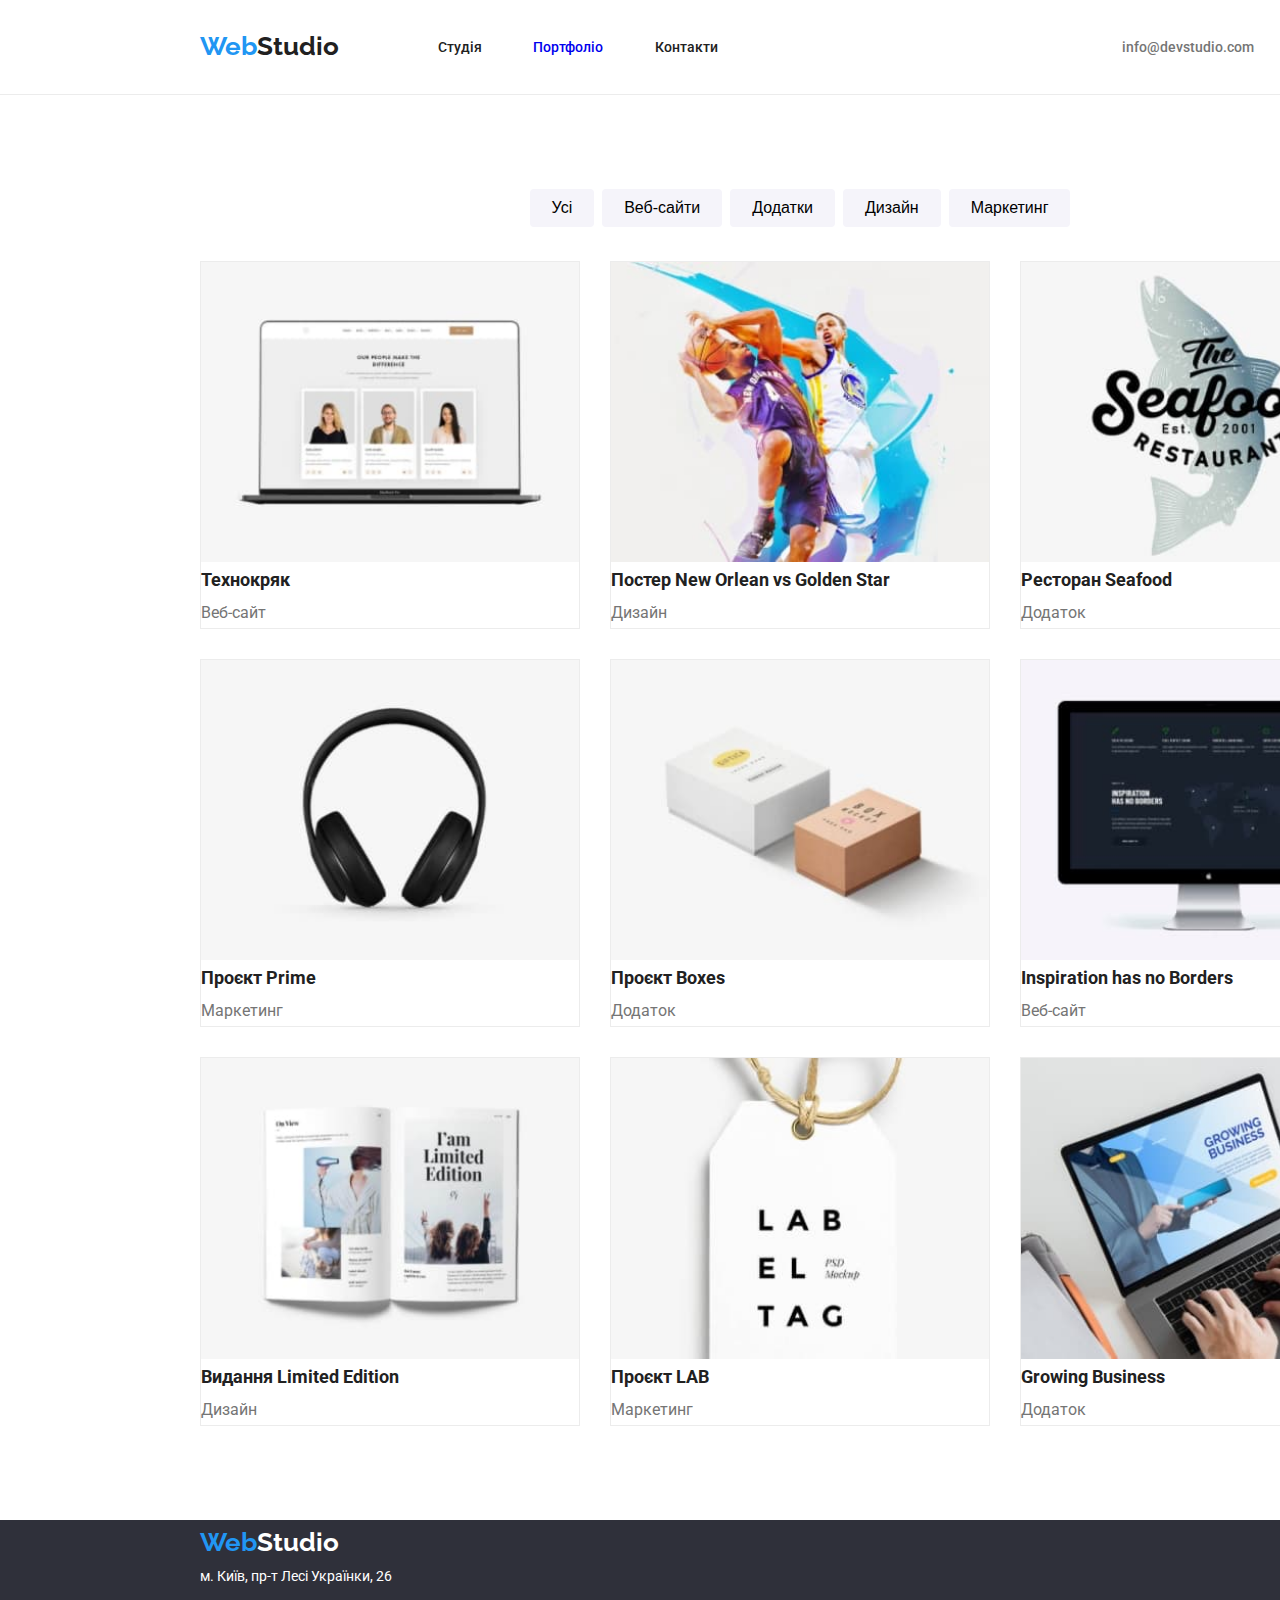
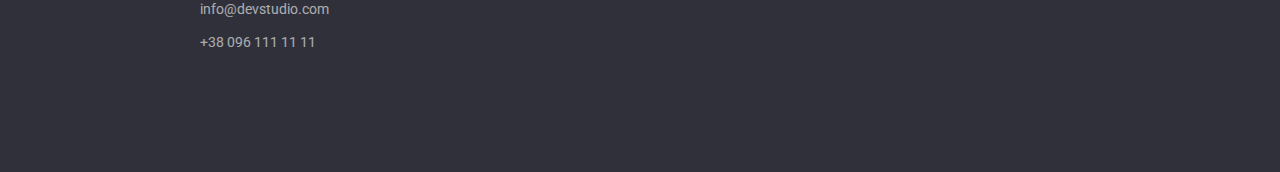
==== portfolio.html @ 7bbb58f6 "J" ====
<!DOCTYPE html>
<html lang="en">
  <head>
    <meta charset="UTF-8" />
    <meta name="viewport" content="width=device-width, initial-scale=1.0" />
    <title>WebStudio Portfolio</title>
    <link rel="preconnect" href="https://fonts.googleapis.com">
<link rel="preconnect" href="https://fonts.gstatic.com" crossorigin>
<link href="https://fonts.googleapis.com/css2?family=Raleway:ital,wght@0,100..900;1,100..900&family=Roboto&display=swap" rel="stylesheet">
    <link rel="stylesheet" href="./css/style.css">
    <link rel="stylesheet" href="./css/normalize.css">
  </head>
  <body>
    <header class="header header-portfolio">
      <div class="container header-flex">
      <a class="header-logo" href="./index.html"><p lang="en"><span class="logo-start">Web</span><span class="logo-end">Studio</span></p></a>
      <nav class="header-nav">
        <ul class="header-list">
          <li class="header-item">
            <a class="header-link header-hover-item" href="./index.html">Студія</a>
          </li>
          <li class="header-item">
            <a class="header-second-link header-hover-item" href="./portfolio.html">Портфоліо</a>
          </li>
          <li class="header-item">
            <a class="header-link header-hover-item" href="#">Контакти</a>
          </li>
        </ul>
      </nav>
      <ul class="header-contact">
        <li class="header-contact-item">
          <a class="header-contact-mail header-hover-item" href="mailto:info@devstudio.com">info@devstudio.com</a>
        </li>
        <li class="header-contact-item">
          <a class="header-contact-number header-hover-item" href="tel:+380961111111">+38 096 111 11 11</a>
        </li>
      </ul>
    </header>
    <main class="main main-portfolio">
      <div class="container sorting-flex">
      <ul class="sorting-list">
        <li class="sorting-item"><button class="sorting-button" type="button">Усі</button></li>
        <li class="sorting-item"><button class="sorting-button" type="button">Веб-сайти</button></li>
        <li class="sorting-item"><button class="sorting-button" type="button">Додатки</button></li>
        <li class="sorting-item"><button class="sorting-button" type="button">Дизайн</button></li>
        <li class="sorting-item"><button class="sorting-button" type="button">Маркетинг</button></li>
      </ul>
      </div>
      <div class="container projects-flex">
      <ul class="projects-list">
        <li class="projects-item">
          <a class="projects-link" href="#">
            <img class="projects-img" src="./img/techno.jpg" alt="Технокряк" />
            <h2 class="projects-name">Технокряк</h2>
            <p class="projects-caption">Веб-сайт</p>
          </a>
        </li>
        <li class="projects-item">
          <a class="projects-link" href="#">
            <img class="projects-img" src="./img/poester-new-orlean-vs-golden-star.jpg" alt="Постер New Orlean vs Golden Star" />
            <h2 class="projects-name">Постер New Orlean vs Golden Star</h2>
            <p class="projects-caption">Дизайн</p>
          </a>
        </li>
        <li class="projects-item">
          <a class="projects-link" href="#">
            <img class="projects-img" src="./img/restoran-seafood.jpg" alt="Ресторан Seafood" />
            <h2 class="projects-name">Ресторан Seafood</h2>
            <p class="projects-caption">Додаток</p>
          </a>
        </li>
        <li class="projects-item">
          <a class="projects-link" href="#">
            <img class="projects-img" src="./img/project-prime.jpg" alt="Проєкт Prime" />
            <h2 class="projects-name">Проєкт Prime</h2>
            <p class="projects-caption">Маркетинг</p>
          </a>
        </li>
        <li class="projects-item">
          <a class="projects-link" href="#">
            <img class="projects-img" src="./img/project-boxes.jpg" alt="Проєкт Boxes" />
            <h2 class="projects-name">Проєкт Boxes</h2>
            <p class="projects-caption">Додаток</p>
          </a>
        </li>
        <li class="projects-item">
          <a class="projects-link" href="#">
            <img class="projects-img" src="./img/inspiration-has-no-borders.jpg" alt="Inspiration has no Borders" />
            <h2 class="projects-name">Inspiration has no Borders</h2>
            <p class="projects-caption">Веб-сайт</p>
          </a>
        </li>
        <li class="projects-item">
          <a class="projects-link" href="#">
            <img class="projects-img" src="./img/limited-edition.jpg" alt="Видання Limited Edition" />
            <h2 class="projects-name">Видання Limited Edition</h2>
            <p class="projects-caption">Дизайн</p>
          </a>
        </li>
        <li class="projects-item">
          <a class="projects-link" href="#">
            <img class="projects-img" src="./img/project-lab.jpg" alt="Проєкт LAB" />
            <h2 class="projects-name">Проєкт LAB</h2>
            <p class="projects-caption">Маркетинг</p>
          </a>
        </li>
        <li class="projects-item">
          <a class="projects-link" href="#">
            <img class="projects-img" src="./img/growing-business.jpg" alt="Growing Business" />
            <h2 class="projects-name">Growing Business</h2>
            <p class="projects-caption">Додаток</p>
          </a>
        </li>
      </ul>
      </div>
    </main>
    <footer class="footer">
      <div class="container footer-flex">
      <a class="footer-logo" href="./index.html"><p lang="en"><span class="logo-start">Web</span><span class="footer-logo-end">Studio</span></p></a>
      <ul class="footer-list">
        <li class="footer-item">
          <p class="footer-addres">м. Київ, пр-т Лесі Українки, 26</p>
        </li>
        <li class="footer-item">
          <a class="footer-contact" href="mailto:info@devstudio.com">info@devstudio.com</a>
        </li>
        <li class="footer-item">
          <a class="footer-contact" href="tel:+380961111111">+38 096 111 11 11</a>
        </li>
      </ul>
      </div>
    </footer>
  </body>
</html>
---- css/style.css ----
:root {
  --logo-color: #2196f3;
  --third-text-color: #757575;
  --second-text-color: #ececec;
  --main-text-color: #212121;
  --team-background-color: #f5f4fa;
  --second-background-color: #2f303a;
  --main-background-color: #ffffff;
  --hero-overlay: #2F303A66;
}

.container {
  width: 1230px;
  height: 100%;
  padding-left: 15px;
  padding-right: 15px;
  margin-left: auto;
  margin-right: auto;
  /* outline: red solid 1px; */
}

body {
  color: var(--main-text-color);
  font-family: "Roboto", sans-serif;
  font-size: 14px;
  font-weight: 400;
  line-height: calc(24 / 14);
  width: 1600px;
  margin: 0 auto;
}

/* HEADER */

.header {
  background-color: var(--main-background-color);
  border-bottom: 1px solid var(--second-text-color);
}

.header-portfolio {
  margin-bottom: 94px;
}

.header-flex {
  display: flex;
  align-items: center;
}

.header-logo,
.footer-logo {
  font-family: "Raleway", sans-serif;
  font-size: 26px;
  font-weight: 700;
  line-height: (calc(31 / 26));
}

.logo-start {
  color: var(--logo-color);
}

.logo-end {
  color: var(--main-text-color);
}

.footer-logo-end {
  color: var(--main-background-color);
}

.header-logo {
  margin-top: 24px;
  margin-bottom: 25px;
  margin-right: 93px;
  width: 145px;
}

.header-nav {
  line-height: (calc(16 / 14));
  font-weight: 500;
}

.header-list {
  display: flex;
}

.header-item:not(:last-child) {
  width: 44px;
  margin-right: 51px;
}

.header-item:nth-child(2) {
  width: 72px;
  margin-right: 50px;
}

.header-item:nth-child(3) {
  width: 64px;
}

.header-hover-item:is(:focus, :hover){
  color: var(--logo-color);
}

.header-link {
  color: var(--main-text-color);
}

.header-first-link,
.header-second-link {
  line-height: (calc(16 / 14));
}

.header-contact {
  font-weight: 500;
  line-height: (calc(16 / 14));
  display: flex;
  flex-wrap: wrap;
  margin-left: auto;
}

.header-contact-item {
  display: flex;
  align-items: center;
  cursor: pointer;
}

.header-contact-item:is(:hover, :focus)
.header-contact-link {
  color: var(--logo-color);
}

.header-contact-item:is(:hover, :focus) 
.header-contact-img {
  fill: var(--logo-color);
}

.header-contact-img {
  fill: var(--third-text-color);
}

.header-contact-email-img {
  margin-right: 10px;
}

.header-contact-mail {
  color: var(--third-text-color);
  margin-right: 30px;
}

.header-contact-number {
  color: var(--third-text-color);
}

/* MAIN AND OTHER */

/* H2 */

.visually-hidden {
  position: absolute;
  width: 1px;
  height: 1px;
  margin: -1px;
  border: 0;
  padding: 0;
  clip: rect(0 0 0 0);
  overflow: hidden;
}

/* PORTFOLIO */

.main-portfolio {
  margin-bottom: 94px;
}

/* BACKDROP */

.backdrop {
  position: fixed;
  top: 0;
  left: 0;
  width: 100%;
  height: 100%;
  background-color: rgba(0, 0, 0, 0.5);
  opacity: 1;
}

.backdrop.is-hidden {
  opacity: 0;
  pointer-events: none;
}

.no-scroll {
  overflow: hidden;
}

.modal {
  position: absolute;
  top: 50%;
  left: 50%;
  width: 528px;
  height: 581px;
  padding: 15px;
  transform: translate(-50%, -50%);
  border-radius: 4px; 
box-shadow: 0px 2px 1px 0px rgba(0, 0, 0, 0.2),0px 1px 1px 0px rgba(0, 0, 0, 0.14),0px 1px 3px 0px rgba(0, 0, 0, 0.12);
background: rgb(255, 255, 255);
}

.btn {
  position: relative;
  left: 475px;
  top: -7px;

  width: 30px;
  height: 30px;
  background: rgb(255, 255, 255);
border: 1px solid rgba(0, 0, 0, 0.1);
border-radius: 50%;
}

.btn:is(:hover, :focus) {
  fill: var(--logo-color);
}

.modal-close-btn-svg {
  width: 13px;
  height: 13px;
}

.modal-name {
  position: relative;
  top: 2px;

font-size: 20px;
font-weight: 700;
line-height: calc(23 / 20);
letter-spacing: 3%;

text-align: center;

margin-bottom: 11px;
}

.modal-form {
  display: flex;
  flex-direction: column;
}

.modal-label {
  display: flex;
  flex-direction: column;
  margin: 0 auto;
  margin-bottom: 10px;
  position: relative;
}

.modal-input {
  width: 448px;
  min-height: 40px;

  box-sizing: border-box;
border: 1px solid rgba(33, 33, 33, 0.2);
 border-radius: 4px; 
}

.modal-input:is(:hover, :focus) {
  border-color: var(--logo-color);
}

.modal-input:is(:hover, :focus) .modal-svg {
  fill: var(--logo-color);
}

.modal-input-comment {
  height: 120px;
}

.modal-comment {
  margin-bottom: 20px;
}

.modal-label-checkbox {
  margin: 0 auto;
  margin-bottom: 30px;
}

.modal-input-checkbox {
  background: var(--main-text-color);
}

.modal-span:not(:last-child) {
  color: var(--third-text-color);

font-size: 12px;
line-height: 14px;
letter-spacing: 1%;

  margin-bottom: 4px;
}

.modal-span:last-child {
  color: var(--third-text-color);
letter-spacing: 3%;
}

.modal-span-link {
  color: var(--logo-color);
  text-decoration: underline;
}

.modal-svg {
  position: absolute;
  left: 89%;
  top: 54%;
}

.modal-btn {
  margin: 0 auto;

  color: var(--main-background-color);

font-size: 16px;
font-weight: 700;
line-height: calc(30 / 16);
letter-spacing: 6%;

width: 200px;
height: 50px;

border-radius: 4px; 
box-shadow: 0px 4px 4px 0px rgba(0, 0, 0, 0.15);
background: var(--logo-color);
}

/* HERO */

.hero {
  margin: 0 auto;
  height: 600px;
  text-align: center;
  background-color: var(--second-background-color);
  background-image: linear-gradient(to right, var(--hero-overlay), var(--hero-overlay)), url(../img/hero-background.jpg);
  background-repeat: no-repeat;
  margin-bottom: 94px;
}

.hero-flex {
  display: flex;
  align-items: center;
  flex-direction: column;
  /* height: 100%; */
  justify-content: center;
}

.hero-title {
  font-size: 44px;
  font-weight: 900;
  line-height: (calc(60 / 44));
  width: 696px;
  color: var(--main-background-color);
  /* margin: auto 40px; */
}

.hero-button {
  color: var(--second-text-color);
  font-size: 16px;
  font-weight: 700;
  line-height: calc(30 / 16);
  width: 216px;
  height: 50px;
  border-radius: 4px;
  cursor: pointer;
  background: var(--logo-color);
  border: none;
  margin-top: 30px;
}

/* INFORMATION */

.information {
  height: 248px;
  margin-bottom: 94px;
}

.information-name {
  font-weight: 700;
  line-height: calc(16 / 14);
  margin-bottom: 10px;
}

.information-list {
  display: flex;
  margin-left: auto;
  margin-right: auto;
  margin-bottom: 94px;
  justify-content: center;
  gap: 30px;
}

.information-item {
  width: 270px;
}

.information-img-background {
width: 270px;
height: 120px;

  background-color: var(--team-background-color);

  margin-bottom: 30px;

  border-radius: 4px;
}

.information-img {
  position: relative;
  left: 100px;
  top: 25px;

  width: 65.32px;
  height: 70px;

  background-color: var(--team-background-color);
}

.information-main {
  color: var(--third-text-color);
}

/* WORK */

.work {
  margin-bottom: 94px;
}
.work-name,
.team-name {
  font-size: 36px;
  font-weight: 700;
  line-height: calc(42 / 36);
  text-align: center;
}

.work-name {
  margin-left: auto;
  margin-right: auto;
  margin-bottom: 50px;
}

.work-list {
  display: flex;
  justify-content: center;
}

.work-img-div {
position: relative;
}


.work-img-h3 {
  display: flex;
  align-items: center;
  justify-content: center;
  
  position: absolute;
  bottom: 0;

  margin-top: 27px;

  color: var(--main-background-color);
font-weight: 700;
line-height: calc(16 / 14);
letter-spacing: 3%;

width: 100%;
height: 70px;

background: var(--second-background-color);
opacity: 80%;
}

.work-item:not(:last-child) {
  margin-right: 30px;
}

/* TEAM */

.team {
  background-color: var(--team-background-color);
  height: 648px;
  margin: 0 auto;
  text-align: center;
}

.team-name {
  display: inline-block;
  margin-top: 94px;
  margin-bottom: 50px;
  margin-left: auto;
  margin-right: auto;
}

.team-list {
  display: flex;
  margin-left: auto;
  margin-right: auto;
  justify-content: center;
}

.team-item {
  width: 270px;
  height: 428px;
  border-radius: 0px 0px 4px 4px; 
box-shadow: 0px 2px 1px 0px rgba(0, 0, 0, 0.2),0px 1px 1px 0px rgba(0, 0, 0, 0.14),0px 1px 3px 0px rgba(0, 0, 0, 0.12);
background: var(--main-background-color);
}

.team-item:not(:last-child) {
  margin-right: 30px;
}

.team-figure {
  text-align: center;
}

.team-caption {
  font-size: 16px;
  font-weight: 500;
  line-height: calc(19 / 16);

  margin-top: 30px;
}

.team-job {
  color: var(--third-text-color);
  font-size: 16px;
  font-weight: 400;
  line-height: calc(19 / 16);

  margin-top: 10px;
  margin-bottom: 20px;
}

.team-social-media-list {
  display: flex;
  justify-content: center;
  gap: 10px;
}

.team-social-media-item, .footer-social-media-item {
  display: flex;
  align-items: center;
  justify-content: center;
  width: 44px;
  height: 44px;
  border-radius: 50%;
}

.team-social-media-item:is(:hover, :focus), .footer-social-media-item:is(:hover, :focus) {
  background: var(--logo-color);
  cursor: pointer;
}

.team-social-media-item:is(:hover, :focus) .team-social-media-svg {
  fill: var(--main-background-color);
}

.team-social-media-link {
  width: 100%;
  height: 100%;
}

.team-social-media-svg, .footer-social-media-svg {
  display: block;
  width: 20px;
  height: 20px;
  fill: var(--third-text-color);
}

/* CUSTOMERS */

.customers {
  width: 1170px;
  height: 372px;
  margin-left: 185px;
}

.customers-name {
  padding-top: 94px;
  margin-bottom: 50px;
  color: var(--main-text-color);
font-size: 36px;
font-weight: 700;
line-height: calc(42 / 36);
text-align: center;
}

.customers-list {
  display: flex;
  justify-content: center;
  gap: 30px;
}

.customers-item {
  width: 170px;
  height: 92px;
  box-sizing: border-box;
  border: 1px solid var(--third-text-color);
  border-radius: 4px;
}

.customers-item:is(:hover, :focus) {
  cursor: pointer;
  border-color: var(--logo-color);
}

.customers-item:is(:hover, :focus) .customers-svg {
  fill: var(--logo-color);
}

.customers-link {
  display: block;
}

.customers-svg {
  position: relative;
  fill: var(--third-text-color);
  
}

.customers-first-svg {
  width: 46px;
  height: 52.7px;
  left: 35%;
  top: 20%;
}

.customers-second-child {
  width: 48px;
  height: 60px;
  left: 35%;
  top: 15%;
}

.customers-third-child {
  width: 43.46px;
  height: 41.18px;
  left: 37%;
  top: 25%;
}

.customers-fourth-child {
  width: 124.44px;
  height: 80.62px;
  left: 15%;
  top: 10%;
}

.customers-fifth-child {
  width: 77.54px;
  height: 60.43px;
  left: 25%;
  top: 15%;
}

.customers-sixth-child {
  width: 153.79px;
  height: 103.93px;
  left: 7%;
}

/* FOOTER */

.footer {
  height: 252px;
  background-color: var(--second-background-color);
  margin: 0 auto;
}

.footer-flex {
  height: 100%;
  position: relative;
}

.footer-logo {
  margin-top: 60px;
  margin-bottom: 20px;
}

.footer-item {
  margin-bottom: 9px;
  color: var(--main-background-color);
}

.footer-contact {
  color: var(--main-background-color);
  opacity: 60%;
}

.footer-item:last-child {
  margin-bottom: 60px;
}

.footer-social-media-name {
position: absolute;
left: 286px;
top: 10px;

color: var(--main-background-color);

font-size: 14px;
font-weight: 700;
line-height: calc(16 / 14);
}

.footer-social-media-list {
  display: flex;
  gap: 10px;
position: absolute;
left: 286px;
top: 45px;
}

.footer-social-media-item {
  background: var(--third-text-color);
}

.footer-social-media-svg {
  fill: var(--main-background-color);
}

.subscribe {
  position: relative;
  left: 50%;
  top: -72%;

width: 570px;
height: 86px;
}

.subscribe-text {
  color: var(--main-background-color);

font-weight: 700;
line-height: 16px;
letter-spacing: 3%;
}

.subscribe-input {
position: relative;
width: 358px;
height: 50px;
top: 20px;

  box-sizing: border-box;
border: 1px solid rgba(255, 255, 255, 0.3);
 border-radius: 4px; 
box-shadow: 0px 4px 4px 0px rgba(0, 0, 0, 0.15);
background: var(--second-background-color);
}

.subscribe-btn {
position: relative;
width: 200px;
height: 50px;
left: 12px;
top: 19.5px;

  border-radius: 4px; 
box-shadow: 0px 4px 4px 0px rgba(0, 0, 0, 0.15);
background: rgb(33, 150, 243);

color: var(--main-background-color);
font-size: 16px;
font-weight: 700;
line-height: 30px;
letter-spacing: 6%;
padding-right: 67px;
padding-left: 28px;
}

.subscribe-svg {
position: absolute;
left: 92%;
top: 54%;

width: 24px;
height: 24px;
}

/* SORTING */

.sorting-list {
  display: flex;
  flex-wrap: wrap;
  margin-bottom: 34px;
  justify-content: center;
  gap: 8px;
}

.sorting-button {
  font-size: 16px;
  font-weight: 500;
  line-height: calc(26 / 16);
  background: var(--team-background-color);
  cursor: pointer;
  border-radius: 4px;
  flex-basis: calc((100% - 4 * 8) / 5);
  padding: 6px 22px;
}

.sorting-button:nth-child(1) {
  padding: left bottom 25px;
}

.sorting-button:is(:focus, :hover) {
  color: var(--main-background-color);
  background: var(--logo-color);
  box-shadow: 0px 2px 2px 0px rgba(0, 0, 0, 0.12),0px 1px 2px 0px rgba(0, 0, 0, 0.08),0px 3px 1px 0px rgba(0, 0, 0, 0.1);
}

/* PROJECTS */

.projects {
  margin-bottom: 94px;
}

.projects-list {
  display: flex;
  flex-wrap: wrap;
  justify-content: center;
  gap: 30px;
}

.projects-item {
  flex-basis: calc((100% - 2 * 30px) / 3);
  box-sizing: border-box;
  border: 1px solid var(--second-text-color);
}

.projects-item:is(:hover, :focus) {
box-shadow: 1px 4px 6px 0px rgba(0, 0, 0, 0.16),0px 4px 4px 0px rgba(0, 0, 0, 0.06),0px 1px 1px 0px rgba(0, 0, 0, 0.12);
}

.projects-name {
  font-size: 18px;
  font-weight: 700;
  line-height: calc(36 / 18);
  color: var(--main-text-color);
}

.projects-caption {
  color: var(--third-text-color);
  font-size: 16px;
  line-height: calc(30 / 16);
}
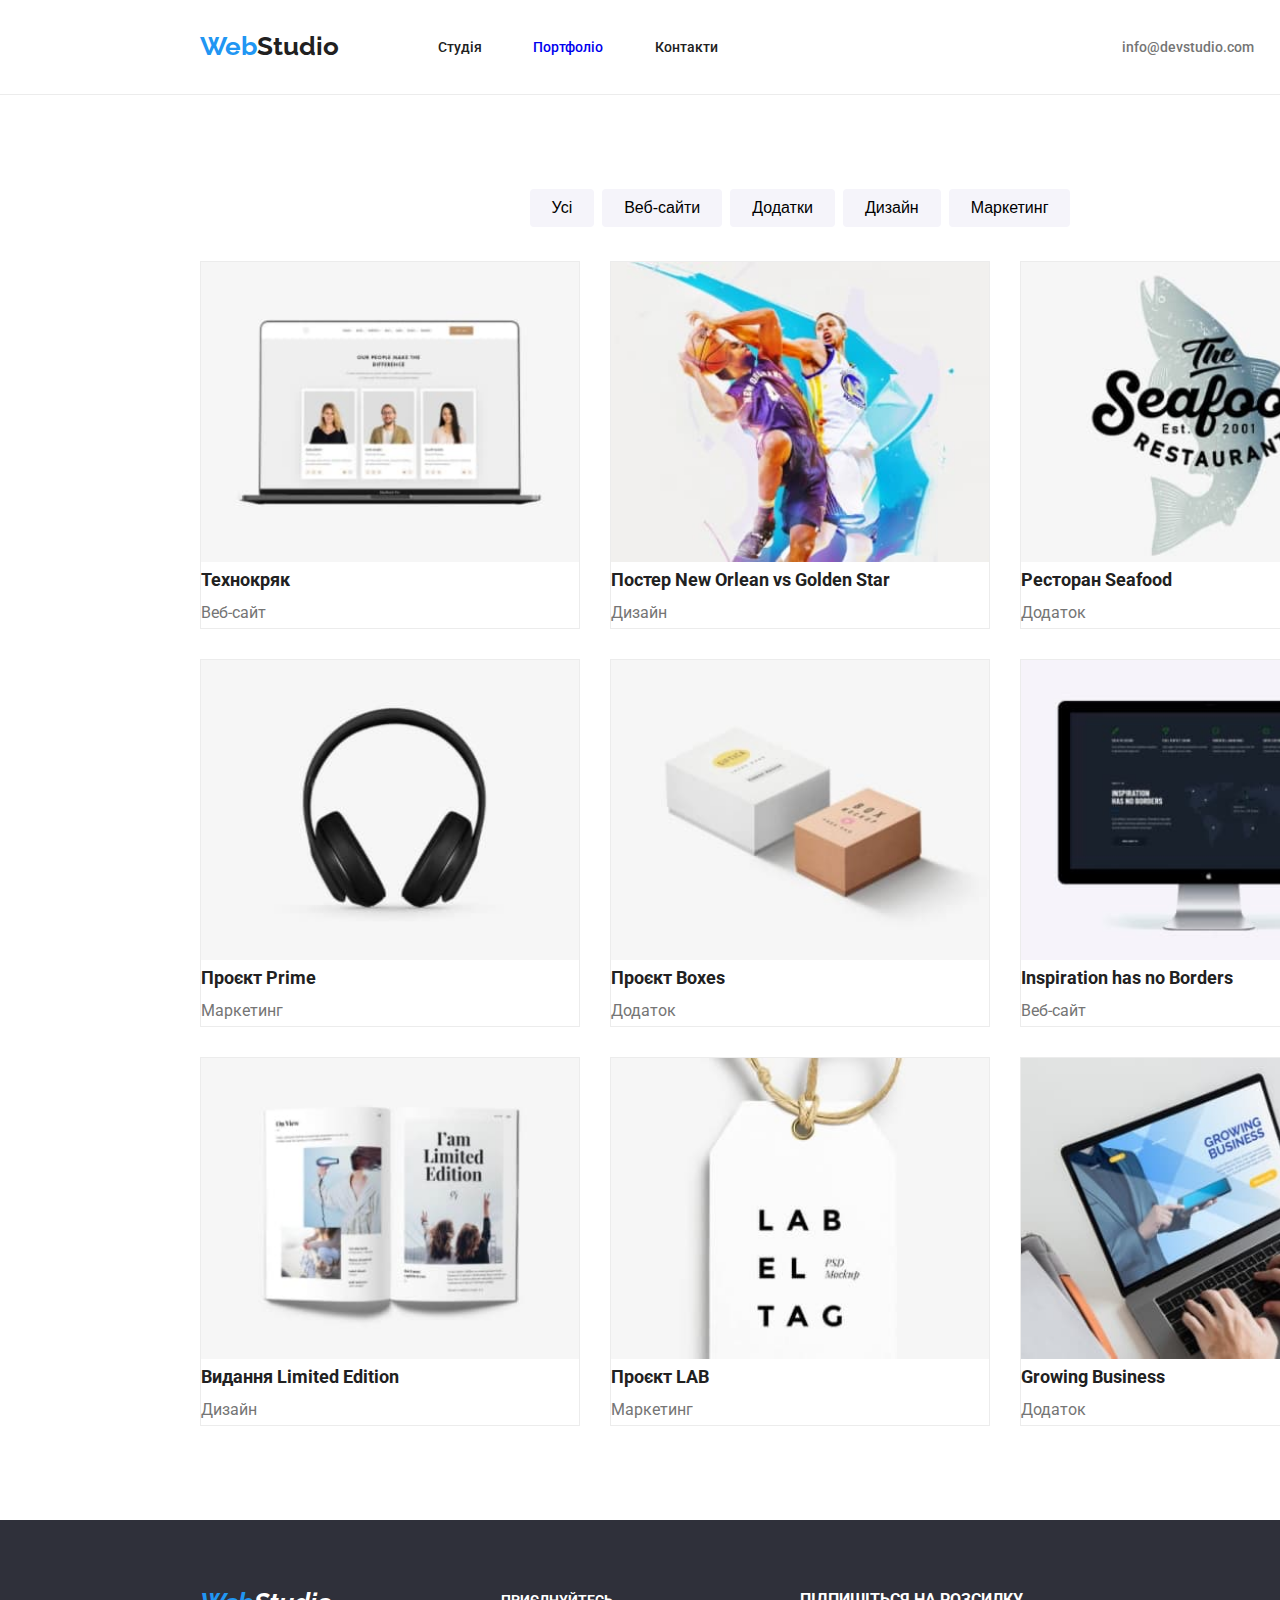
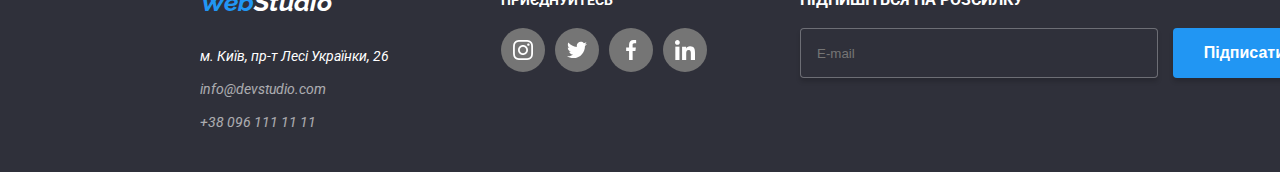
==== commit 350dce7e: "hihihihihi" ====
--- a/portfolio.html
+++ b/portfolio.html
@@ -116,18 +116,88 @@
     </main>
     <footer class="footer">
       <div class="container footer-flex">
-      <a class="footer-logo" href="./index.html"><p lang="en"><span class="logo-start">Web</span><span class="footer-logo-end">Studio</span></p></a>
-      <ul class="footer-list">
-        <li class="footer-item">
-          <p class="footer-addres">м. Київ, пр-т Лесі Українки, 26</p>
-        </li>
-        <li class="footer-item">
-          <a class="footer-contact" href="mailto:info@devstudio.com">info@devstudio.com</a>
-        </li>
-        <li class="footer-item">
-          <a class="footer-contact" href="tel:+380961111111">+38 096 111 11 11</a>
-        </li>
-      </ul>
+        <h2 class="visually-hidden"></h2>
+       <address class="footer-address">
+        <a class="footer-logo" href="./index.html"
+          ><p lang="en">
+            <span class="logo-start">Web</span
+            ><span class="footer-logo-end">Studio</span>
+          </p></a
+        >
+        <ul class="footer-list">
+          <li class="footer-item">
+            <p class="footer-addres">м. Київ, пр-т Лесі Українки, 26</p>
+          </li>
+          <li class="footer-item">
+            <a class="footer-contact" href="mailto:info@devstudio.com"
+              >info@devstudio.com</a
+            >
+          </li>
+          <li class="footer-item">
+            <a class="footer-contact" href="tel:+380961111111"
+              >+38 096 111 11 11</a
+            >
+          </li>
+        </ul>
+       </address>
+       <div class="footer-social-wrapp">
+        <h3 class="footer-social-media-name">
+          ПРИЄДНУЙТЕСЬ
+        </h3>
+        <ul class="footer-social-media-list">
+          <li class="footer-social-media-item">
+            <a class="footer-social-media-link" href="https://www.instagram.com" target="_blank" rel="noopener noreferrer">
+              <svg class="footer-social-media-svg">
+                  <use href="./img/sprite.svg#instagram" class="footer-social-media-link"></use>
+              </svg>
+            </a>
+          </li>
+          <li class="footer-social-media-item">
+            <a class="footer-social-media-link" href="https://x.com/?lang=ru" target="_blank" rel="noopener noreferrer">
+              <svg class="footer-social-media-svg">
+                <use href="./img/sprite.svg#twitter" class="footer-social-media-use"></use>
+              </svg>
+            </a>
+          </li>
+          <li class="footer-social-media-item">
+            <a class="footer-social-media-link" href="https://uk-ua.facebook.com" target="_blank" rel="noopener noreferrer">
+              <svg class="footer-social-media-svg">
+                <use href="./img/sprite.svg#facebook" class="footer-social-media-use"></use>
+              </svg>
+            </a>
+          </li>
+          <li class="footer-social-media-item">
+            <a class="footer-social-media-link" href="https://ua.linkedin.com" target="_blank" rel="noopener noreferrer">
+              <svg class="footer-social-media-svg">
+                  <use href="./img/sprite.svg#linkedin" class="footer-social-media-use"></use>
+              </svg>
+            </a>
+          </li>
+        </ul>
+       </div>
+       <div class="subscribe">
+        <h3 class="subscribe-text">
+          ПІДПИШІТЬСЯ НА РОЗСИЛКУ
+        </h3>
+        <form class="subscribe-form">
+          <label class="subscribe-label">
+            <input 
+              class="subscribe-input" 
+              type="email" 
+              placeholder="E-mail"
+              required 
+              minlength="4" 
+              maxlength="10"
+              title="Адрес електронної почти введений некоректно! Приклад:example@mail.com">
+          </label>
+          <button class="subscribe-btn">
+            Підписатися
+          </button>
+          <svg class="subscribe-svg">
+            <use class="subscribe-use" href="./img/sprite.svg#paper-plane"></use>
+          </svg>
+        </form>
+       </div>
       </div>
     </footer>
   </body>
--- a/css/style.css
+++ b/css/style.css
@@ -14,8 +14,7 @@
   height: 100%;
   padding-left: 15px;
   padding-right: 15px;
-  margin-left: auto;
-  margin-right: auto;
+  margin: 0 auto;
   /* outline: red solid 1px; */
 }
 
@@ -51,6 +50,7 @@
   font-size: 26px;
   font-weight: 700;
   line-height: (calc(31 / 26));
+  letter-spacing: 3%;
 }
 
 .logo-start {
@@ -259,22 +259,31 @@
   box-sizing: border-box;
 border: 1px solid rgba(33, 33, 33, 0.2);
  border-radius: 4px; 
+
+ padding-left: 42.5px;
 }
 
 .modal-input:is(:hover, :focus) {
   border-color: var(--logo-color);
 }
 
-.modal-input:is(:hover, :focus) .modal-svg {
+.modal-input:is(:hover, :focus) + .modal-svg {
   fill: var(--logo-color);
 }
 
 .modal-input-comment {
   height: 120px;
-}
-
-.modal-comment {
-  margin-bottom: 20px;
+  padding-bottom: 90px;
+    width: 448px;
+  min-height: 40px;
+
+  box-sizing: border-box;
+border: 1px solid rgba(33, 33, 33, 0.2);
+ border-radius: 4px; 
+ padding-left: 16px;
+ padding-top: 12px;
+
+ margin-bottom: 20px;
 }
 
 .modal-label-checkbox {
@@ -308,7 +317,7 @@
 
 .modal-svg {
   position: absolute;
-  left: 89%;
+  left: 14px;
   top: 54%;
 }
 
@@ -346,7 +355,7 @@
   display: flex;
   align-items: center;
   flex-direction: column;
-  /* height: 100%; */
+  height: 100%;
   justify-content: center;
 }
 
@@ -675,13 +684,23 @@
 }
 
 .footer-flex {
+  position: relative;
+  display: flex;
+
   height: 100%;
-  position: relative;
+}
+
+.footer-address {
+  padding-top: 60px;
 }
 
 .footer-logo {
-  margin-top: 60px;
+  display: block;
   margin-bottom: 20px;
+}
+
+.footer-list {
+  width: 231px;
 }
 
 .footer-item {
@@ -698,24 +717,27 @@
   margin-bottom: 60px;
 }
 
+.footer-social-wrapp {
+  margin-left: 70px;
+  margin-top: 72px;
+
+  width: 206px;
+  height: 80px;
+}
+
 .footer-social-media-name {
-position: absolute;
-left: 286px;
-top: 10px;
-
 color: var(--main-background-color);
 
 font-size: 14px;
 font-weight: 700;
 line-height: calc(16 / 14);
+
+margin-bottom: 20px;
 }
 
 .footer-social-media-list {
   display: flex;
   gap: 10px;
-position: absolute;
-left: 286px;
-top: 45px;
 }
 
 .footer-social-media-item {
@@ -727,12 +749,11 @@
 }
 
 .subscribe {
-  position: relative;
-  left: 50%;
-  top: -72%;
-
-width: 570px;
+width: 574px;
 height: 86px;
+
+margin-left: 93px;
+margin-top: 72px;
 }
 
 .subscribe-text {
@@ -741,27 +762,29 @@
 font-weight: 700;
 line-height: 16px;
 letter-spacing: 3%;
+
+margin-bottom: 20px;
 }
 
 .subscribe-input {
-position: relative;
 width: 358px;
 height: 50px;
-top: 20px;
 
   box-sizing: border-box;
 border: 1px solid rgba(255, 255, 255, 0.3);
  border-radius: 4px; 
 box-shadow: 0px 4px 4px 0px rgba(0, 0, 0, 0.15);
 background: var(--second-background-color);
+
+margin-right: 12px;
+
+padding-left: 16px;
 }
 
 .subscribe-btn {
-position: relative;
+
 width: 200px;
 height: 50px;
-left: 12px;
-top: 19.5px;
 
   border-radius: 4px; 
 box-shadow: 0px 4px 4px 0px rgba(0, 0, 0, 0.15);
@@ -778,8 +801,8 @@
 
 .subscribe-svg {
 position: absolute;
-left: 92%;
-top: 54%;
+left: 1163.5px;
+top: 48.5%;
 
 width: 24px;
 height: 24px;
